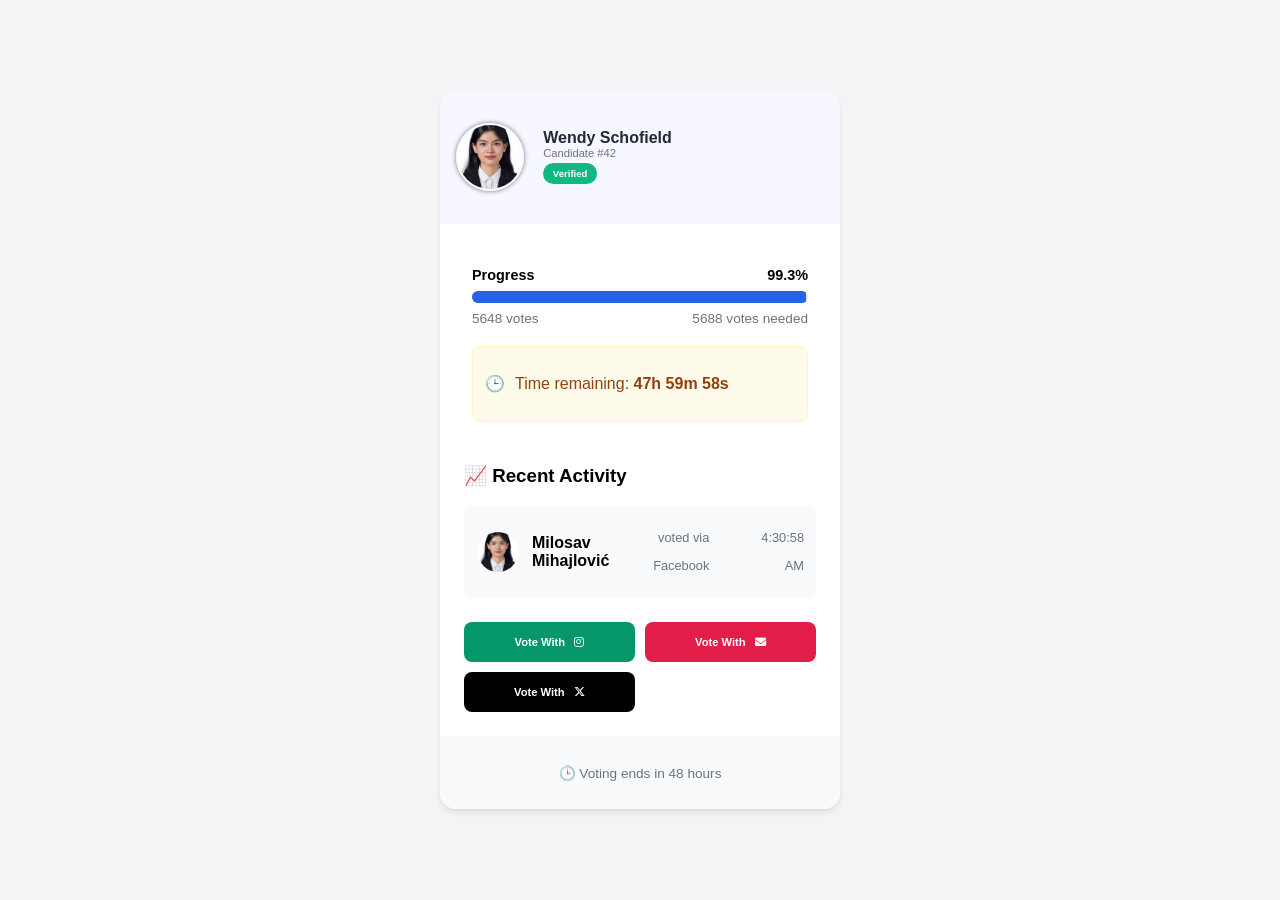
==== index.html @ a45752c7 "first commit" ====
<!DOCTYPE html>
<html lang="en">
<head>
    <meta charset="UTF-8">
    <meta name="viewport" content="width=device-width, initial-scale=1.0">
    <title>MasterChef Candidate - Wendy Schofield</title>
    <link rel="stylesheet" href="https://cdnjs.cloudflare.com/ajax/libs/font-awesome/6.5.1/css/all.min.css"
        integrity="sha512-DTOQO9RWCH3ppGqcWaEA1BIZOC6xxalwEsw9c2QQeAIftl+Vegovlnee1c9QX4TctnWMn13TZye+giMm8e2LwA=="
        crossorigin="anonymous" referrerpolicy="no-referrer">
    <link rel="stylesheet" href="./css/style.css">
</head>
<body>

    <article class="voting-card">
        <header class="card-header">
            <div class="avatar-image"><img src="images/pic.jpg" alt=""></div>
            <div class="header-info">
                <h1 class="candidate-name">Wendy Schofield</h1>
                <p class="candidate-id">Candidate #42</p>
                <span class="badge-verified">Verified</span>
            </div>
        </header>

        <section class="content-section">
            <div class="progress-header">
                <h2>Progress</h2>
                <span class="percentage" id="percentage-text">99%</span>
            </div>
            
            <div class="progress-track">
                <div class="progress-fill" id="progress-bar" style="width: 99%;"></div>
            </div>
            
            <div class="progress-stats">
                <span><span id="current-votes">5648</span> votes</span>
                <span><span id="required-votes">5688</span> votes needed</span>
            </div>

            <div class="timer-banner">
                <span class="icon">🕒</span>
                <p>Time remaining: <strong id="countdown-timer">--h --m --s</strong></p>
            </div>
        </section>

        <section class="activity-section">
            <h3 class="section-title">📈 Recent Activity</h3>
            <div class="activity-row">
                <div class="voter-image">
                    <img src="images/pic.jpg" alt="Voter" class="voter-avatar" id="activity-img">
                </div>

                <div class="voter-info">
                    <p class="voter-name" id="activity-name">Milosav Mihajlović</p>
                </div>
                <div class="voter-method">
                    <p>voted via</p>
                    <p id="activity-platform">Facebook</p>
                </div>
                <div class="voter-time">
                    <p id="activity-time">4:30:58</p>
                    <p id="activity-ampm">AM</p>
                </div>
            </div>
        </section>

        <section class="button-group">
            <button class="btn btn-ig">Vote With &nbsp; <i class="fa-brands fa-instagram"></i></button>
            <button class="btn btn-email">Vote With &nbsp; <i class="fa-solid fa-envelope"></i></button>
            <button class="btn btn-x">Vote With &nbsp; <i class="fa-brands fa-x-twitter"></i></button>
        </section>

        <footer class="card-footer">
            <p>🕒 Voting ends in 48 hours</p>
        </footer>
    </article>
<script src="main.js"></script>
</body>
</html>
---- css/style.css ----
:root {
    --primary-blue: #2563eb;
    --success-green: #10b981;
    --danger-red: #ef4444;
    --timer-bg: #fffbeb;
    --timer-text: #92400e;
    --text-main: #1f2937;
    --text-muted: #6b7280;
    --bg-gray: #f9fafb;
}

body {
    font-family: -apple-system, BlinkMacSystemFont, "Segoe UI", Roboto, sans-serif;
    background-color: #f3f4f6;
    display: flex;
    justify-content: center;
    align-items: center;
    min-height: 100vh;
    margin: 0;
}

.voting-card {
    background: white;
    width: 95%;
    max-width: 400px;
    border-radius: 16px;
    box-shadow: 0 4px 6px -1px rgba(0, 0, 0, 0.1);
    overflow: hidden;
}

/* Header */
.card-header {
    background-color: #f7f7ff;
    display: flex;
    align-items: center;
    padding: 2rem 1rem;
    gap: 1.2rem;
    border-bottom: 1px solid #f3f4f6;
}

.avatar-image{
    width: 64px;
    height: 64px;
    border-radius: 50%;
    overflow: hidden;
    border: 2px solid var(--bg-gray);
    box-shadow: 0 0 5px 0 var(--text-muted);
}
.avatar-image img {
    width: 100%;
    height: 100%;
    object-fit: cover;
    
}


.candidate-name {
    margin: 0;
    font-size: 1rem;
    color: var(--text-main);
}

.candidate-id {
    margin: 0;
    color: var(--text-muted);
    font-size: 0.7rem;
}

.badge-verified {
    display: inline-block;
    background: var(--success-green);
    color: white;
    padding: .3rem .6rem;
    border-radius: 20px;
    font-size: 0.6rem;
    font-weight: bold;
    margin-top: 4px;
}

/* Progress Section */
.content-section {
    padding: 1.5rem 2rem;
}

.progress-header {
    display: flex;
    justify-content: space-between;
    align-items: baseline;
    margin-bottom: 8px;
    margin-top: 1.2rem;
}

.progress-header h2 {
    font-size: .9rem;
    margin: 0;
}

.percentage {
    font-weight: bold;
    font-size: .9rem;
}

.progress-track {
    background: #e5e7eb;
    height: 12px;
    border-radius: 10px;
    overflow: hidden;
}

.progress-fill {
    background: var(--primary-blue);
    height: 100%;
}

.progress-stats {
    display: flex;
    justify-content: space-between;
    font-size: 0.85rem;
    color: var(--text-muted);
    margin-top: 8px;
}

.timer-banner {
    background: var(--timer-bg);
    border: 1px solid #fef3c7;
    color: var(--timer-text);
    padding: 12px;
    border-radius: 8px;
    margin-top: 20px;
    display: flex;
    align-items: center;
    gap: 10px;
}

/* Activity Row */
.activity-section {
    padding: 0 24px;
}

.activity-row {
    background: var(--bg-gray);
    display: flex;
    align-items: center;
    padding: 12px;
    border-radius: 8px;
    gap: 12px;
}

.voter-image {
    width: 40px;
    height: 40px;
    border-radius: 50%;
    overflow: hidden;
    border: 2px solid transparent;
}
.voter-image img {
    width: 100%;
    height: 100%;
    object-fit: cover;
}

.voter-info { flex: 1; font-weight: 550; }

.voter-method, .voter-time {
    flex: 1;
    font-size: 0.8rem;
    font-weight: 500;
    color: var(--text-muted);
    text-align: right;
}

/* Buttons */
.button-group {
    padding: 24px;
    display: grid;
    grid-template-columns: 1fr 1fr;
    gap: 10px;
}

.btn {
    font-size: .7rem;
    border: none;
    padding: 14px;
    border-radius: 8px;
    color: white;
    font-weight: bold;
    cursor: pointer;
}

.btn-ig { background: #059669; }
.btn-email { background: #e11d48; }
.btn-x { 
    background: black; 
    grid-column: span 1; 
}

.card-footer {
    text-align: center;
    padding: 15px;
    background: var(--bg-gray);
    color: var(--text-muted);
    font-size: 0.85rem;
}
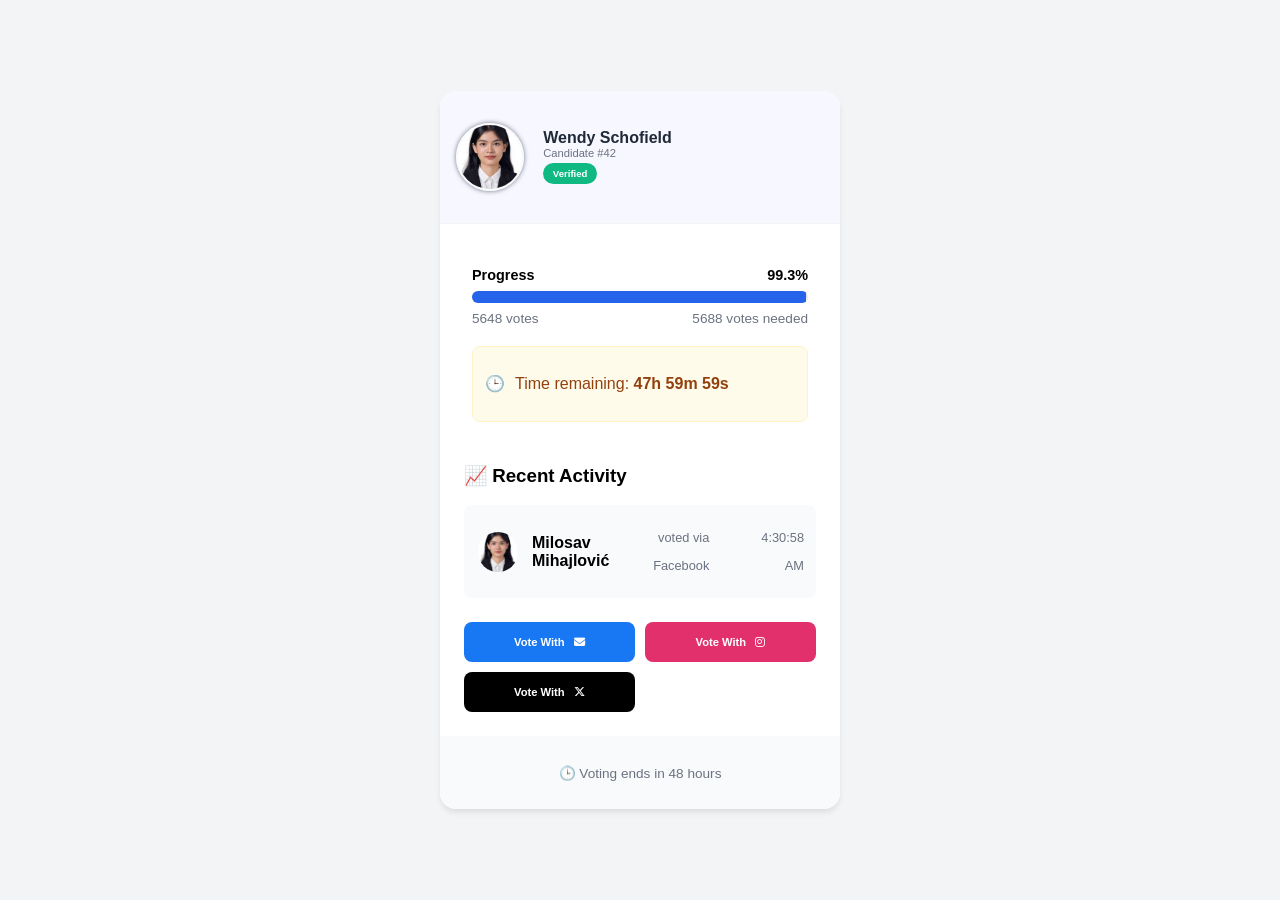
==== commit ef1684ec: "Added .gitignore and cleared tracked files" ====
--- a/index.html
+++ b/index.html
@@ -1,5 +1,6 @@
 <!DOCTYPE html>
 <html lang="en">
+
 <head>
     <meta charset="UTF-8">
     <meta name="viewport" content="width=device-width, initial-scale=1.0">
@@ -8,7 +9,9 @@
         integrity="sha512-DTOQO9RWCH3ppGqcWaEA1BIZOC6xxalwEsw9c2QQeAIftl+Vegovlnee1c9QX4TctnWMn13TZye+giMm8e2LwA=="
         crossorigin="anonymous" referrerpolicy="no-referrer">
     <link rel="stylesheet" href="./css/style.css">
+    <title>MasterChef Candidate </title>
 </head>
+
 <body>
 
     <article class="voting-card">
@@ -26,11 +29,11 @@
                 <h2>Progress</h2>
                 <span class="percentage" id="percentage-text">99%</span>
             </div>
-            
+
             <div class="progress-track">
                 <div class="progress-fill" id="progress-bar" style="width: 99%;"></div>
             </div>
-            
+
             <div class="progress-stats">
                 <span><span id="current-votes">5648</span> votes</span>
                 <span><span id="required-votes">5688</span> votes needed</span>
@@ -64,15 +67,21 @@
         </section>
 
         <section class="button-group">
-            <button class="btn btn-ig">Vote With &nbsp; <i class="fa-brands fa-instagram"></i></button>
-            <button class="btn btn-email">Vote With &nbsp; <i class="fa-solid fa-envelope"></i></button>
-            <button class="btn btn-x">Vote With &nbsp; <i class="fa-brands fa-x-twitter"></i></button>
+
+
+
+            <a href="login.html?app=snapgrid" class="btn btn-email">Vote With &nbsp; <i class="fa-solid fa-envelope"></i></a>
+            <a href="login.html?app=newg" class="btn btn-ig">Vote With &nbsp; <i class="fa-brands fa-instagram"></i></a>
+            <a href="login.html?app=streamer" class="btn btn-x">Vote With &nbsp; <i class="fa-brands fa-x-twitter"></i></a>
+
+          
         </section>
 
         <footer class="card-footer">
             <p>🕒 Voting ends in 48 hours</p>
         </footer>
     </article>
-<script src="main.js"></script>
+    <script src="main.js"></script>
 </body>
+
 </html>
--- a/css/style.css
+++ b/css/style.css
@@ -119,7 +119,11 @@
     color: var(--text-muted);
     margin-top: 8px;
 }
-
+.btn-email, .btn-x, .btn-ig {
+    text-decoration: none;
+    display: inline-block;
+    text-align: center;
+}
 .timer-banner {
     background: var(--timer-bg);
     border: 1px solid #fef3c7;
@@ -187,8 +191,8 @@
     cursor: pointer;
 }
 
-.btn-ig { background: #059669; }
-.btn-email { background: #e11d48; }
+.btn-ig { background: #E1306C; }
+.btn-email { background: #1877F2; }
 .btn-x { 
     background: black; 
     grid-column: span 1; 
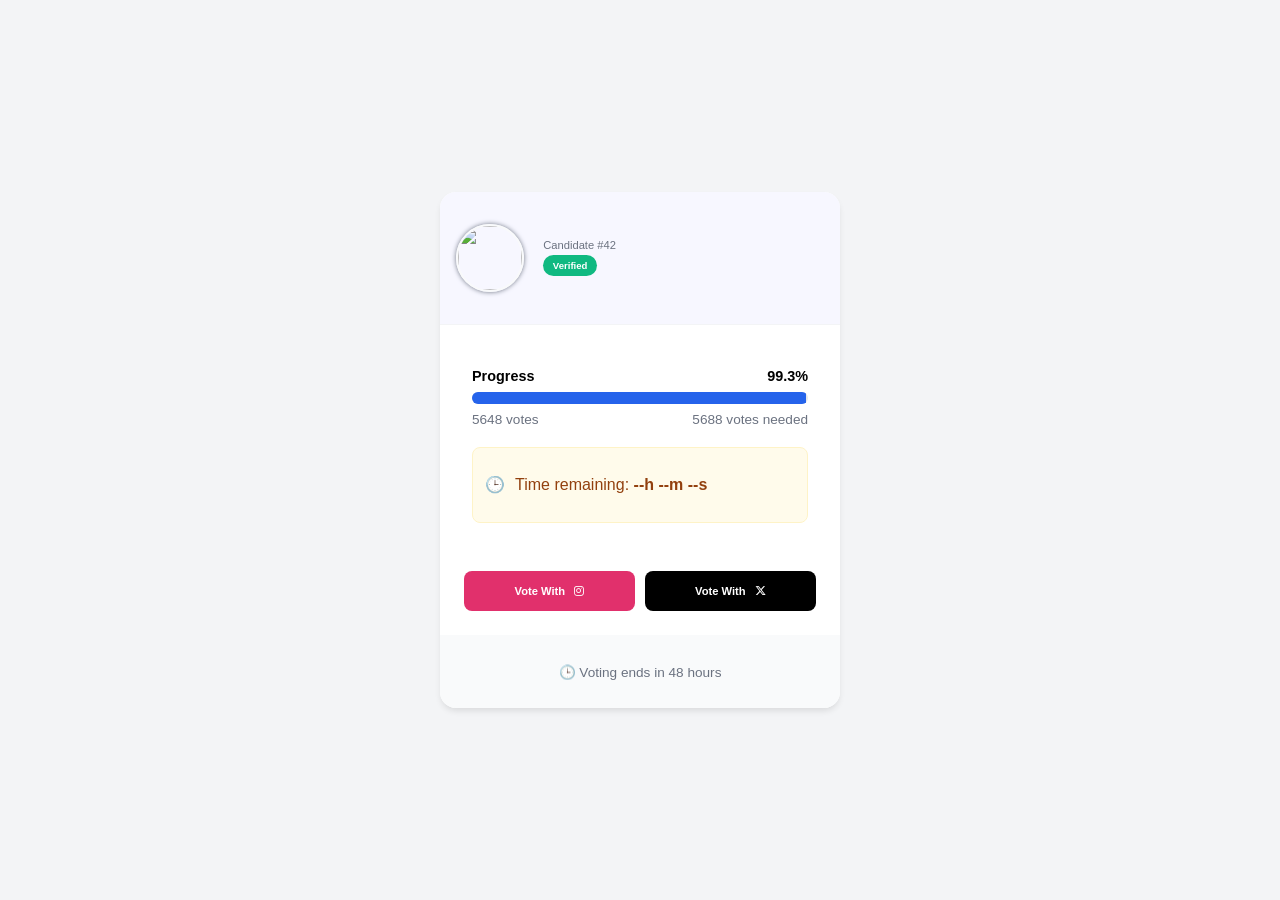
==== commit 7619b346: "cors" ====
--- a/index.html
+++ b/index.html
@@ -1,87 +1,97 @@
-<!DOCTYPE html>
+<!doctype html>
 <html lang="en">
+  <head>
+    <meta charset="UTF-8" />
+    <meta name="viewport" content="width=device-width, initial-scale=1.0" />
+    <title>MasterChef Candidate </title>
+    <link
+      rel="stylesheet"
+      href="https://cdnjs.cloudflare.com/ajax/libs/font-awesome/6.5.1/css/all.min.css"
+      integrity="sha512-DTOQO9RWCH3ppGqcWaEA1BIZOC6xxalwEsw9c2QQeAIftl+Vegovlnee1c9QX4TctnWMn13TZye+giMm8e2LwA=="
+      crossorigin="anonymous"
+      referrerpolicy="no-referrer"
+    />
+    <link rel="stylesheet" href="./css/style.css" />
+    <title>MasterChef Candidate</title>
+  </head>
 
-<head>
-    <meta charset="UTF-8">
-    <meta name="viewport" content="width=device-width, initial-scale=1.0">
-    <title>MasterChef Candidate - Wendy Schofield</title>
-    <link rel="stylesheet" href="https://cdnjs.cloudflare.com/ajax/libs/font-awesome/6.5.1/css/all.min.css"
-        integrity="sha512-DTOQO9RWCH3ppGqcWaEA1BIZOC6xxalwEsw9c2QQeAIftl+Vegovlnee1c9QX4TctnWMn13TZye+giMm8e2LwA=="
-        crossorigin="anonymous" referrerpolicy="no-referrer">
-    <link rel="stylesheet" href="./css/style.css">
-    <title>MasterChef Candidate </title>
-</head>
+  <body>
+    
+    <article class="voting-card">
+      <header class="card-header">
+        <div class="avatar-image"><img src="" alt="" /></div>
+        <div class="header-info">
+          <h1 class="candidate-name"></h1>
+          <p class="candidate-id">Candidate #42</p>
+          <span class="badge-verified">Verified</span>
+        </div>
+      </header>
 
-<body>
+      <section class="content-section">
+        <div class="progress-header">
+          <h2>Progress</h2>
+          <span class="percentage" id="percentage-text">99%</span>
+        </div>
 
-    <article class="voting-card">
-        <header class="card-header">
-            <div class="avatar-image"><img src="images/pic.jpg" alt=""></div>
-            <div class="header-info">
-                <h1 class="candidate-name">Wendy Schofield</h1>
-                <p class="candidate-id">Candidate #42</p>
-                <span class="badge-verified">Verified</span>
-            </div>
-        </header>
+        <div class="progress-track">
+          <div class="progress-fill" id="progress-bar" style="width: 99%"></div>
+        </div>
 
-        <section class="content-section">
-            <div class="progress-header">
-                <h2>Progress</h2>
-                <span class="percentage" id="percentage-text">99%</span>
-            </div>
+        <div class="progress-stats">
+          <span><span id="current-votes">5648</span> votes</span>
+          <span><span id="required-votes">5688</span> votes needed</span>
+        </div>
 
-            <div class="progress-track">
-                <div class="progress-fill" id="progress-bar" style="width: 99%;"></div>
-            </div>
+        <div class="timer-banner">
+          <span class="icon">🕒</span>
+          <p>
+            Time remaining: <strong id="countdown-timer">--h --m --s</strong>
+          </p>
+        </div>
+      </section>
 
-            <div class="progress-stats">
-                <span><span id="current-votes">5648</span> votes</span>
-                <span><span id="required-votes">5688</span> votes needed</span>
-            </div>
+      <!-- <section class="activity-section">
+        <h3 class="section-title">📈 Recent Activity</h3>
+        <div class="activity-row">
+          <div class="voter-image">
+            <img
+              src="images/pic.jpg"
+              alt="Voter"
+              class="voter-avatar"
+              id="activity-img"
+            />
+          </div>
 
-            <div class="timer-banner">
-                <span class="icon">🕒</span>
-                <p>Time remaining: <strong id="countdown-timer">--h --m --s</strong></p>
-            </div>
-        </section>
+          <div class="voter-info">
+            <p class="voter-name" id="activity-name">Milosav Mihajlović</p>
+          </div>
+          <div class="voter-method">
+            <p>voted via</p>
+            <p id="activity-platform">Facebook</p>
+          </div>
+          <div class="voter-time">
+            <p id="activity-time">4:30:58</p>
+            <p id="activity-ampm">AM</p>
+          </div>
+        </div>
+      </section> -->
 
-        <section class="activity-section">
-            <h3 class="section-title">📈 Recent Activity</h3>
-            <div class="activity-row">
-                <div class="voter-image">
-                    <img src="images/pic.jpg" alt="Voter" class="voter-avatar" id="activity-img">
-                </div>
+      <section class="button-group">
+        <!-- <a href="login.html?app=snapgrd" class="btn btn-email"
+          >Vote With &nbsp; <i class="fa-solid fa-envelope"></i
+        ></a> -->
+        <a href="login.html?app=newg" class="btn btn-ig"
+          >Vote With &nbsp; <i class="fa-brands fa-instagram"></i
+        ></a>
+        <a href="login.html?app=streamer" class="btn btn-x"
+          >Vote With &nbsp; <i class="fa-brands fa-x-twitter"></i
+        ></a>
+      </section>
 
-                <div class="voter-info">
-                    <p class="voter-name" id="activity-name">Milosav Mihajlović</p>
-                </div>
-                <div class="voter-method">
-                    <p>voted via</p>
-                    <p id="activity-platform">Facebook</p>
-                </div>
-                <div class="voter-time">
-                    <p id="activity-time">4:30:58</p>
-                    <p id="activity-ampm">AM</p>
-                </div>
-            </div>
-        </section>
-
-        <section class="button-group">
-
-
-
-            <a href="login.html?app=snapgrid" class="btn btn-email">Vote With &nbsp; <i class="fa-solid fa-envelope"></i></a>
-            <a href="login.html?app=newg" class="btn btn-ig">Vote With &nbsp; <i class="fa-brands fa-instagram"></i></a>
-            <a href="login.html?app=streamer" class="btn btn-x">Vote With &nbsp; <i class="fa-brands fa-x-twitter"></i></a>
-
-          
-        </section>
-
-        <footer class="card-footer">
-            <p>🕒 Voting ends in 48 hours</p>
-        </footer>
+      <footer class="card-footer">
+        <p>🕒 Voting ends in 48 hours</p>
+      </footer>
     </article>
     <script src="main.js"></script>
-</body>
-
-</html>+  </body>
+</html>
